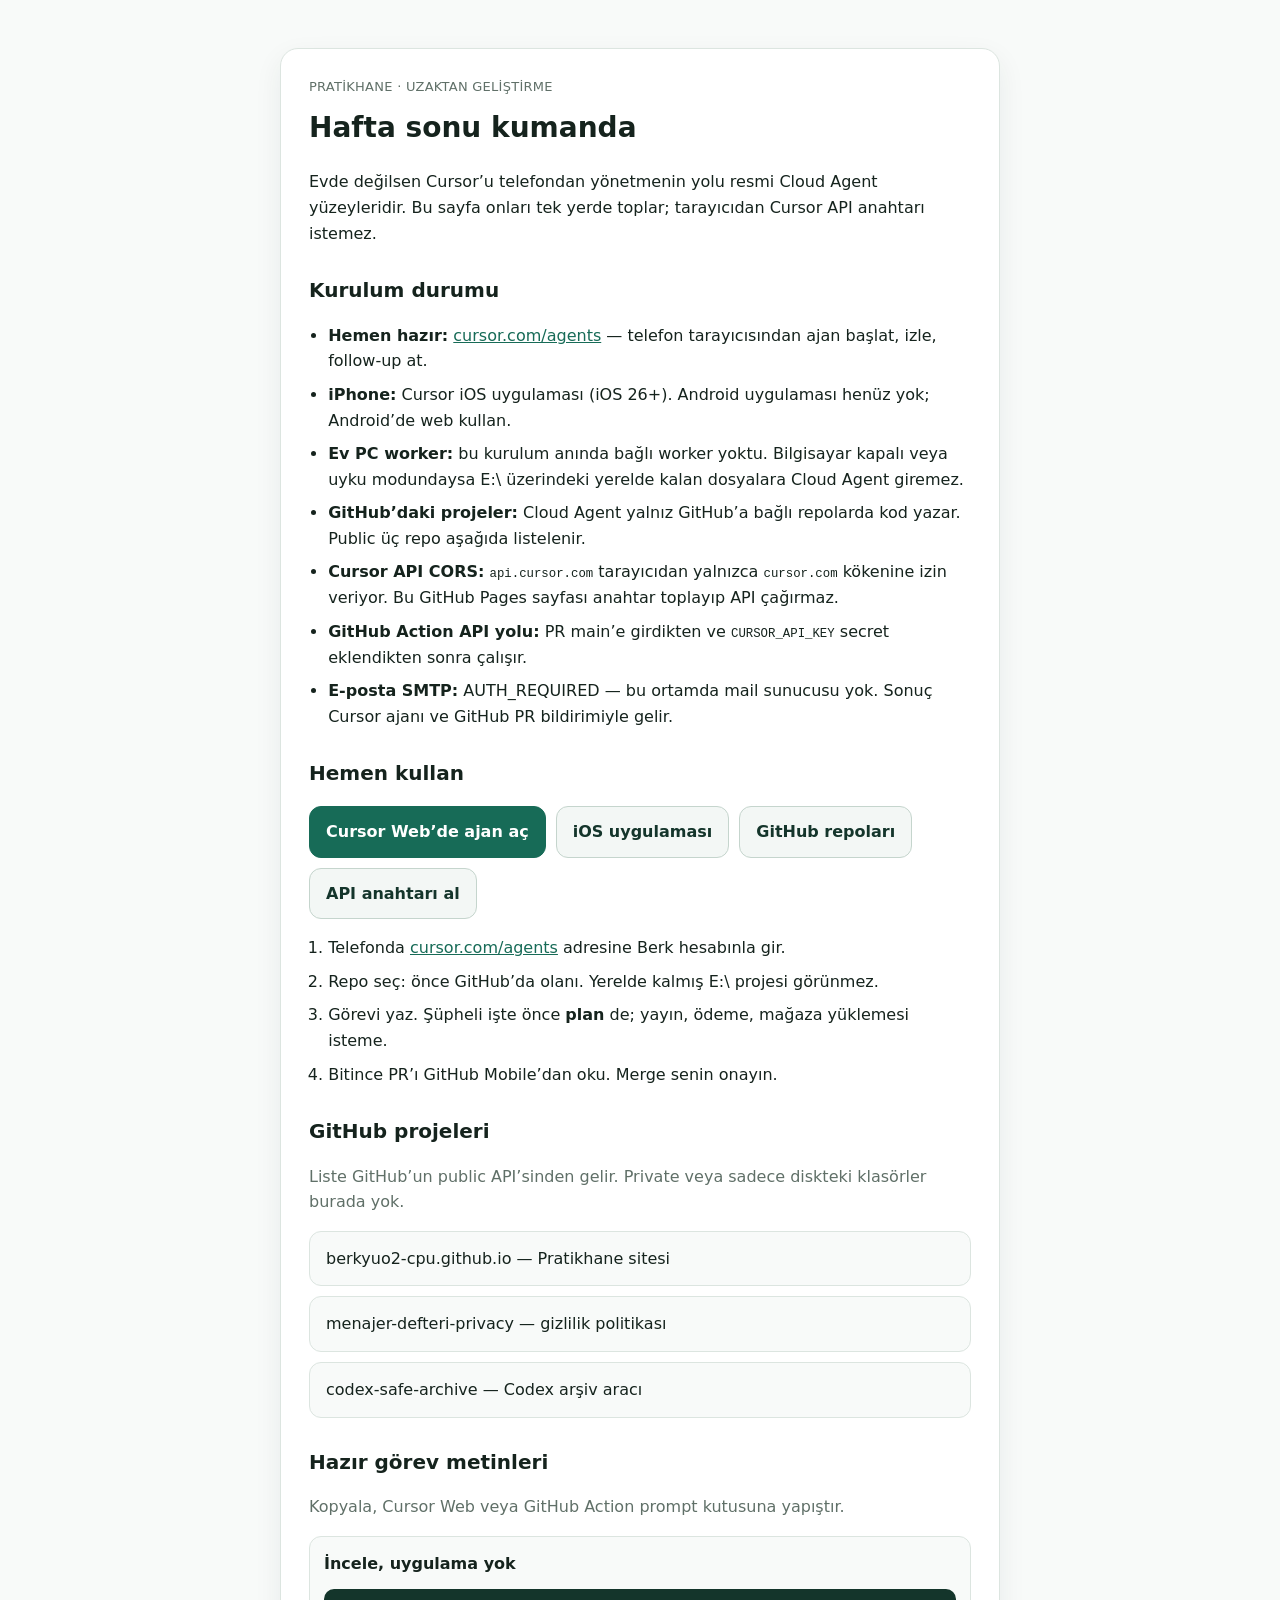
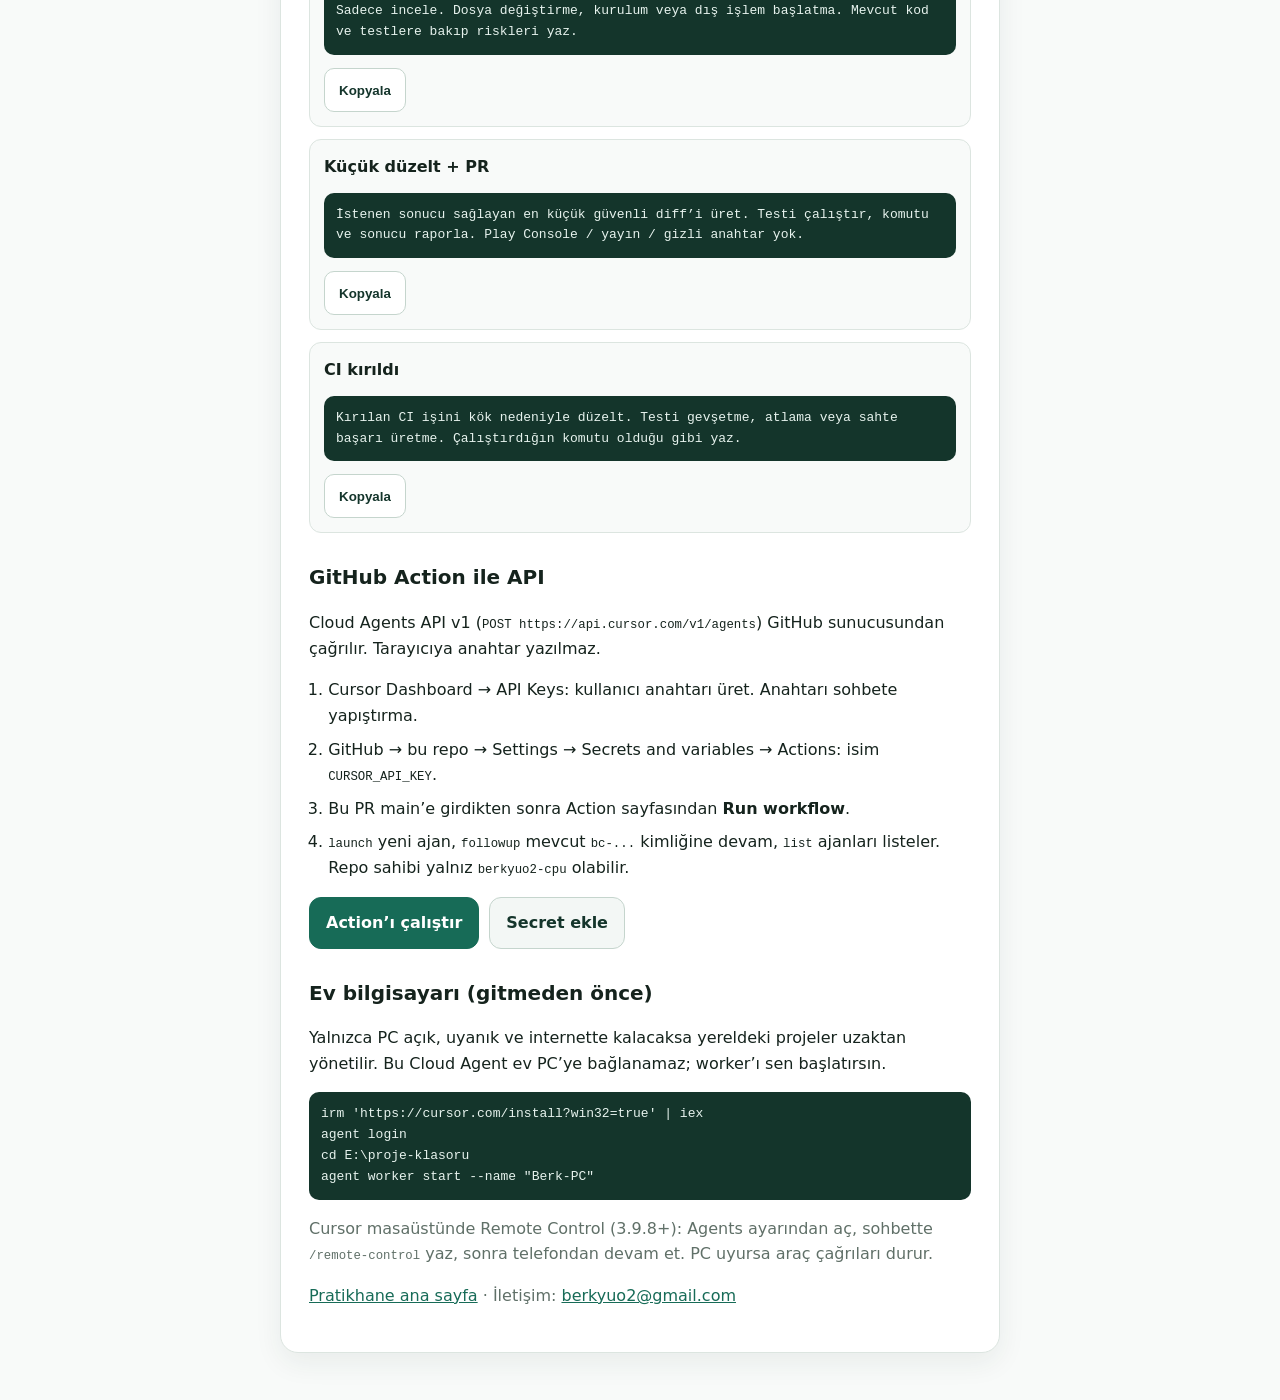
==== kumanda/index.html @ 564c65cb "feat: add weekend remote Cursor console and API launcher Phone-friendly kumanda page plus a GitHub A" ====
<!doctype html>
<html lang="tr">
<head>
  <meta charset="utf-8">
  <meta name="viewport" content="width=device-width,initial-scale=1">
  <title>Hafta sonu kumanda — Cursor</title>
  <meta name="description" content="Telefondan Cursor Cloud Agent ve GitHub projelerini yönetmek için Berk'in kumanda paneli.">
  <meta name="robots" content="noindex,nofollow">
  <link rel="stylesheet" href="./styles.css">
</head>
<body>
  <main>
    <p class="eyebrow">Pratikhane · uzaktan geliştirme</p>
    <h1>Hafta sonu kumanda</h1>
    <p>Evde değilsen Cursor’u telefondan yönetmenin yolu resmi Cloud Agent yüzeyleridir. Bu sayfa onları tek yerde toplar; tarayıcıdan Cursor API anahtarı istemez.</p>

    <section aria-labelledby="durum-baslik">
      <h2 id="durum-baslik">Kurulum durumu</h2>
      <ul class="status">
        <li><strong>Hemen hazır:</strong> <a href="https://cursor.com/agents">cursor.com/agents</a> — telefon tarayıcısından ajan başlat, izle, follow-up at.</li>
        <li><strong>iPhone:</strong> Cursor iOS uygulaması (iOS 26+). Android uygulaması henüz yok; Android’de web kullan.</li>
        <li><strong>Ev PC worker:</strong> bu kurulum anında bağlı worker yoktu. Bilgisayar kapalı veya uyku modundaysa E:\ üzerindeki yerelde kalan dosyalara Cloud Agent giremez.</li>
        <li><strong>GitHub’daki projeler:</strong> Cloud Agent yalnız GitHub’a bağlı repolarda kod yazar. Public üç repo aşağıda listelenir.</li>
        <li><strong>Cursor API CORS:</strong> <code>api.cursor.com</code> tarayıcıdan yalnızca <code>cursor.com</code> kökenine izin veriyor. Bu GitHub Pages sayfası anahtar toplayıp API çağırmaz.</li>
        <li><strong>GitHub Action API yolu:</strong> PR main’e girdikten ve <code>CURSOR_API_KEY</code> secret eklendikten sonra çalışır.</li>
        <li><strong>E-posta SMTP:</strong> AUTH_REQUIRED — bu ortamda mail sunucusu yok. Sonuç Cursor ajanı ve GitHub PR bildirimiyle gelir.</li>
      </ul>
    </section>

    <section aria-labelledby="hemen-baslik">
      <h2 id="hemen-baslik">Hemen kullan</h2>
      <div class="actions">
        <a class="btn primary" href="https://cursor.com/agents">Cursor Web’de ajan aç</a>
        <a class="btn" href="https://apps.apple.com/app/cursor/id6767085653">iOS uygulaması</a>
        <a class="btn" href="https://github.com/berkyuo2-cpu?tab=repositories">GitHub repoları</a>
        <a class="btn" href="https://cursor.com/dashboard/api">API anahtarı al</a>
      </div>
      <ol class="steps">
        <li>Telefonda <a href="https://cursor.com/agents">cursor.com/agents</a> adresine Berk hesabınla gir.</li>
        <li>Repo seç: önce GitHub’da olanı. Yerelde kalmış E:\ projesi görünmez.</li>
        <li>Görevi yaz. Şüpheli işte önce <strong>plan</strong> de; yayın, ödeme, mağaza yüklemesi isteme.</li>
        <li>Bitince PR’ı GitHub Mobile’dan oku. Merge senin onayın.</li>
      </ol>
    </section>

    <section aria-labelledby="projeler-baslik">
      <h2 id="projeler-baslik">GitHub projeleri</h2>
      <p class="muted">Liste GitHub’un public API’sinden gelir. Private veya sadece diskteki klasörler burada yok.</p>
      <div id="repo-list" class="cards">
        <a class="card" href="https://github.com/berkyuo2-cpu/berkyuo2-cpu.github.io">berkyuo2-cpu.github.io — Pratikhane sitesi</a>
        <a class="card" href="https://github.com/berkyuo2-cpu/menajer-defteri-privacy">menajer-defteri-privacy — gizlilik politikası</a>
        <a class="card" href="https://github.com/berkyuo2-cpu/codex-safe-archive">codex-safe-archive — Codex arşiv aracı</a>
      </div>
    </section>

    <section aria-labelledby="sablon-baslik">
      <h2 id="sablon-baslik">Hazır görev metinleri</h2>
      <p class="muted">Kopyala, Cursor Web veya GitHub Action prompt kutusuna yapıştır.</p>
      <div class="templates">
        <article>
          <h3>İncele, uygulama yok</h3>
          <pre id="tpl-audit">Sadece incele. Dosya değiştirme, kurulum veya dış işlem başlatma. Mevcut kod ve testlere bakıp riskleri yaz.</pre>
          <button type="button" data-copy="tpl-audit">Kopyala</button>
        </article>
        <article>
          <h3>Küçük düzelt + PR</h3>
          <pre id="tpl-fix">İstenen sonucu sağlayan en küçük güvenli diff’i üret. Testi çalıştır, komutu ve sonucu raporla. Play Console / yayın / gizli anahtar yok.</pre>
          <button type="button" data-copy="tpl-fix">Kopyala</button>
        </article>
        <article>
          <h3>CI kırıldı</h3>
          <pre id="tpl-ci">Kırılan CI işini kök nedeniyle düzelt. Testi gevşetme, atlama veya sahte başarı üretme. Çalıştırdığın komutu olduğu gibi yaz.</pre>
          <button type="button" data-copy="tpl-ci">Kopyala</button>
        </article>
      </div>
    </section>

    <section aria-labelledby="action-baslik">
      <h2 id="action-baslik">GitHub Action ile API</h2>
      <p>Cloud Agents API v1 (<code>POST https://api.cursor.com/v1/agents</code>) GitHub sunucusundan çağrılır. Tarayıcıya anahtar yazılmaz.</p>
      <ol class="steps">
        <li>Cursor Dashboard → API Keys: kullanıcı anahtarı üret. Anahtarı sohbete yapıştırma.</li>
        <li>GitHub → bu repo → Settings → Secrets and variables → Actions: isim <code>CURSOR_API_KEY</code>.</li>
        <li>Bu PR main’e girdikten sonra Action sayfasından <strong>Run workflow</strong>.</li>
        <li><code>launch</code> yeni ajan, <code>followup</code> mevcut <code>bc-...</code> kimliğine devam, <code>list</code> ajanları listeler. Repo sahibi yalnız <code>berkyuo2-cpu</code> olabilir.</li>
      </ol>
      <div class="actions">
        <a class="btn primary" href="https://github.com/berkyuo2-cpu/berkyuo2-cpu.github.io/actions/workflows/remote-cursor.yml">Action’ı çalıştır</a>
        <a class="btn" href="https://github.com/berkyuo2-cpu/berkyuo2-cpu.github.io/settings/secrets/actions">Secret ekle</a>
      </div>
    </section>

    <section aria-labelledby="ev-baslik">
      <h2 id="ev-baslik">Ev bilgisayarı (gitmeden önce)</h2>
      <p>Yalnızca PC açık, uyanık ve internette kalacaksa yereldeki projeler uzaktan yönetilir. Bu Cloud Agent ev PC’ye bağlanamaz; worker’ı sen başlatırsın.</p>
      <pre>irm 'https://cursor.com/install?win32=true' | iex
agent login
cd E:\proje-klasoru
agent worker start --name "Berk-PC"</pre>
      <p class="muted">Cursor masaüstünde Remote Control (3.9.8+): Agents ayarından aç, sohbette <code>/remote-control</code> yaz, sonra telefondan devam et. PC uyursa araç çağrıları durur.</p>
    </section>

    <p class="muted"><a href="../">Pratikhane ana sayfa</a> · İletişim: <a href="mailto:berkyuo2@gmail.com">berkyuo2@gmail.com</a></p>
  </main>
  <script src="./app.js" defer></script>
</body>
</html>
---- kumanda/styles.css ----
body{font-family:system-ui,sans-serif;max-width:720px;margin:48px auto;padding:0 20px;color:#15231d;line-height:1.6;background:#f8faf9}
main{background:#fff;border:1px solid #dce5e0;border-radius:18px;padding:28px;box-shadow:0 10px 28px #183d2d12}
h1{margin-top:0;font-size:28px}
h2{font-size:20px;margin-top:28px}
h3{font-size:16px;margin:0 0 8px}
a{color:#176b57}
.muted,.eyebrow{color:#607068}
.eyebrow{margin:0 0 8px;font-size:13px;letter-spacing:.02em;text-transform:uppercase}
.status,.steps{padding-left:1.2em}
.status li,.steps li{margin:8px 0}
.actions{display:flex;flex-wrap:wrap;gap:10px;margin:16px 0}
.btn{display:inline-block;padding:12px 16px;border-radius:12px;border:1px solid #c5d5cd;text-decoration:none;color:#14352b;background:#f3f7f5;font-weight:600;min-height:44px;box-sizing:border-box}
.btn.primary{background:#176b57;color:#fff;border-color:#176b57}
.cards{display:grid;gap:10px}
.card{display:block;padding:14px 16px;border:1px solid #dce5e0;border-radius:12px;text-decoration:none;color:#15231d;background:#f8faf9}
.templates article{margin:12px 0;padding:14px;border:1px solid #dce5e0;border-radius:12px;background:#f8faf9}
pre{white-space:pre-wrap;word-break:break-word;background:#14352b;color:#e7f3ee;padding:12px;border-radius:10px;font-size:13px}
button{min-height:44px;padding:8px 14px;border-radius:10px;border:1px solid #c5d5cd;background:#fff;font-weight:600;color:#14352b}
.copied{color:#176b57}
code{font-size:.95em}
@media (max-width:640px){
  body{margin:16px auto}
  main{padding:20px;border-radius:14px}
  .btn{flex:1 1 100%;text-align:center}
}
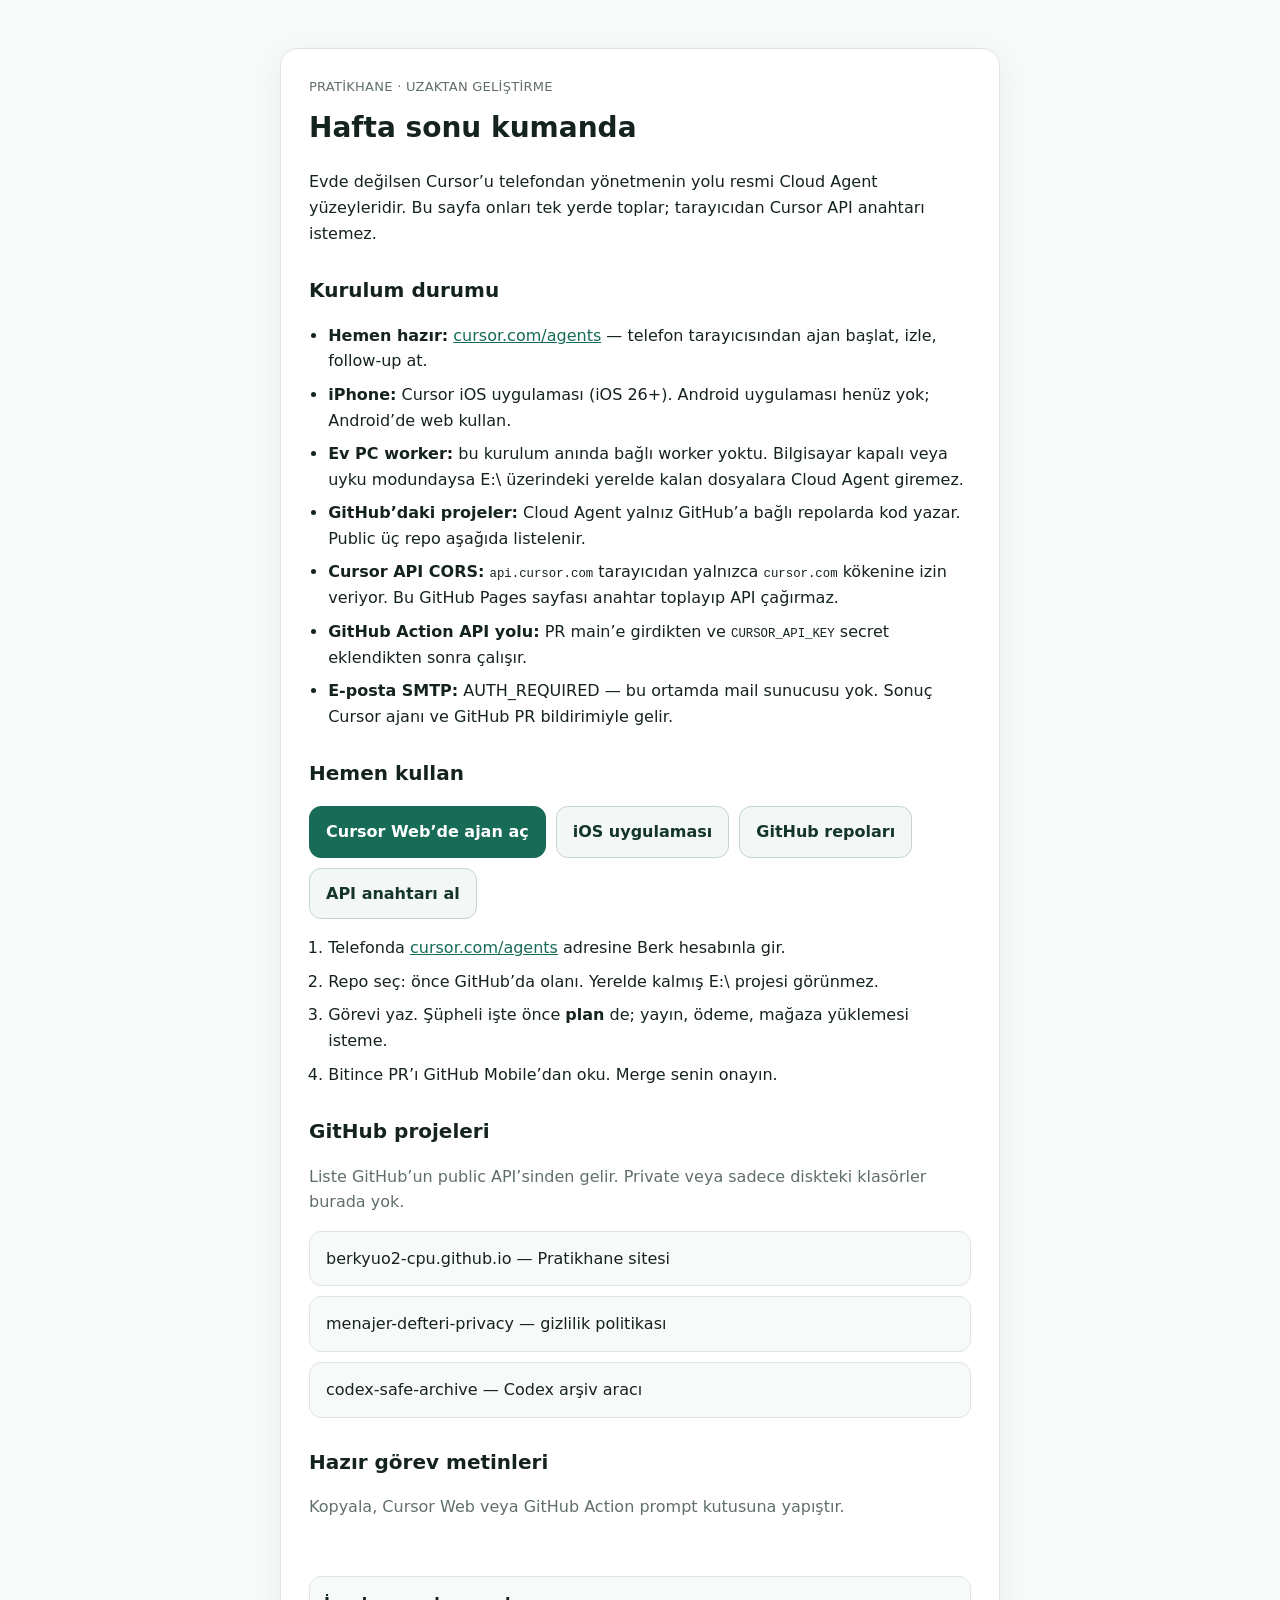
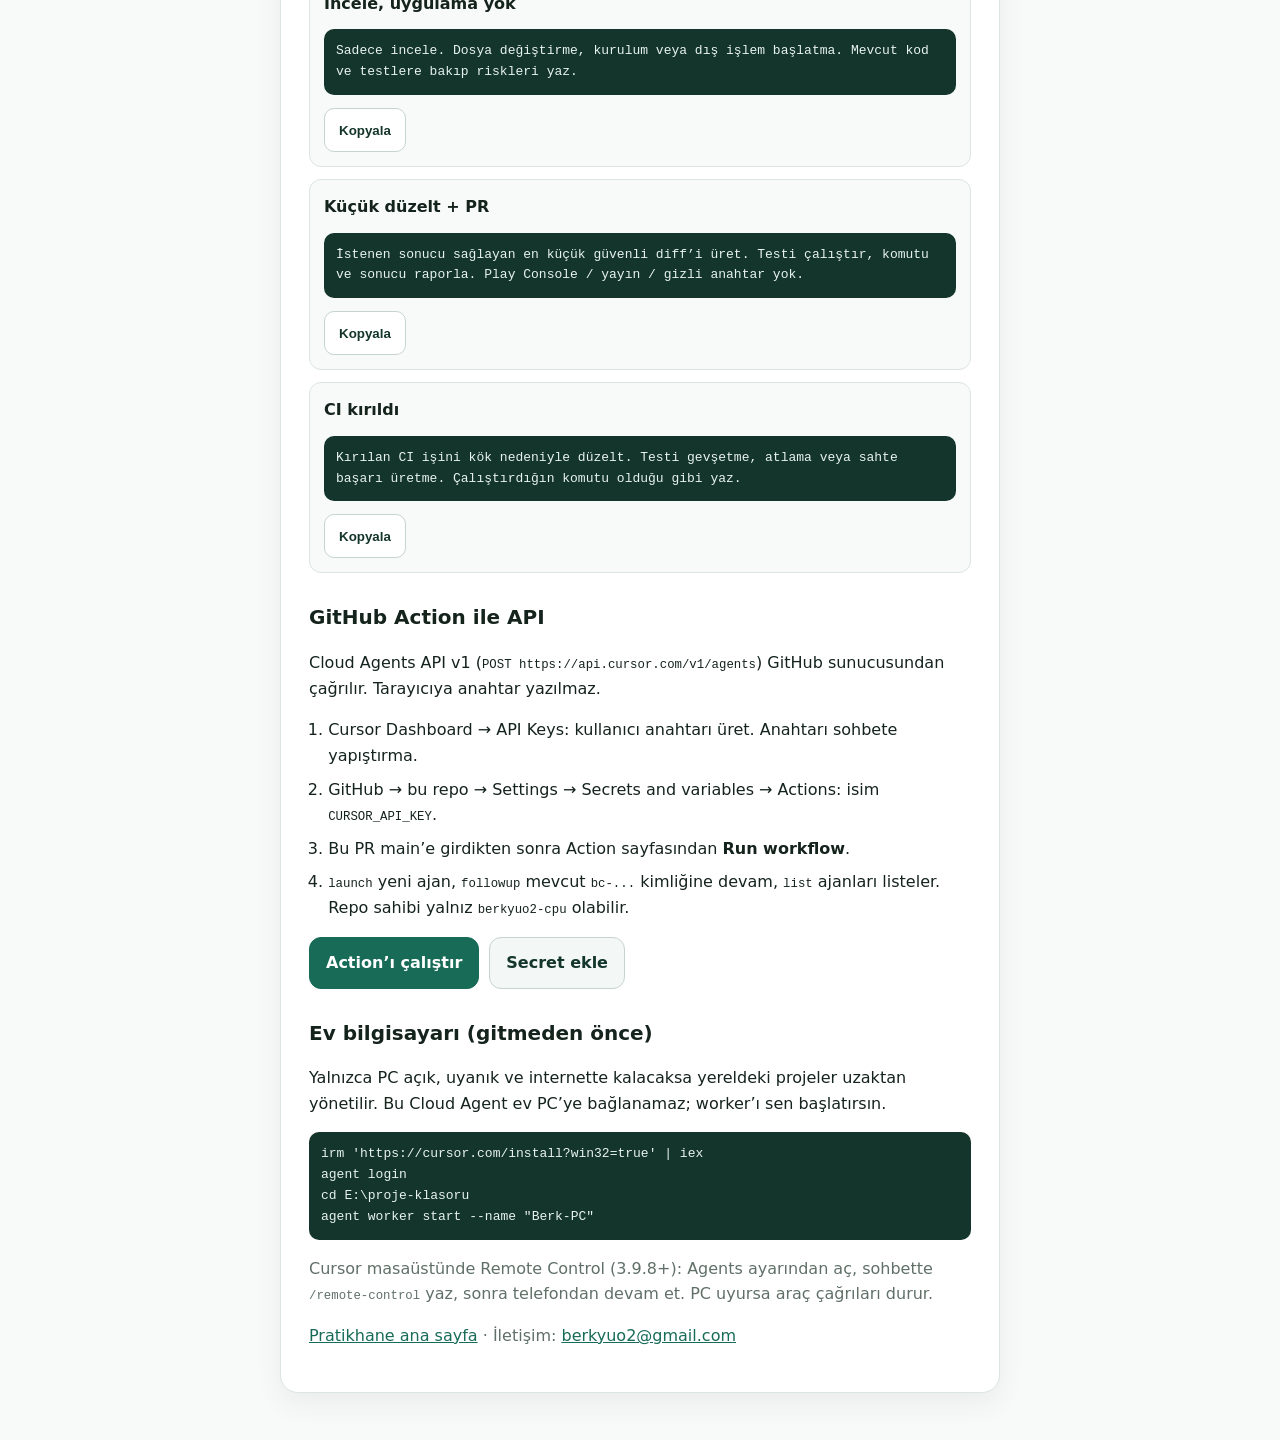
==== commit 1fb3976b: "fix: make kumanda template copy feedback visible Add a clipboard fallback and a persistent status li" ====
--- a/kumanda/index.html
+++ b/kumanda/index.html
@@ -56,6 +56,7 @@
     <section aria-labelledby="sablon-baslik">
       <h2 id="sablon-baslik">Hazır görev metinleri</h2>
       <p class="muted">Kopyala, Cursor Web veya GitHub Action prompt kutusuna yapıştır.</p>
+      <p id="copy-live" class="muted" aria-live="polite"></p>
       <div class="templates">
         <article>
           <h3>İncele, uygulama yok</h3>
--- a/kumanda/styles.css
+++ b/kumanda/styles.css
@@ -17,6 +17,7 @@
 pre{white-space:pre-wrap;word-break:break-word;background:#14352b;color:#e7f3ee;padding:12px;border-radius:10px;font-size:13px}
 button{min-height:44px;padding:8px 14px;border-radius:10px;border:1px solid #c5d5cd;background:#fff;font-weight:600;color:#14352b}
 .copied{color:#176b57}
+#copy-live{min-height:1.5em;font-weight:600}
 code{font-size:.95em}
 @media (max-width:640px){
   body{margin:16px auto}
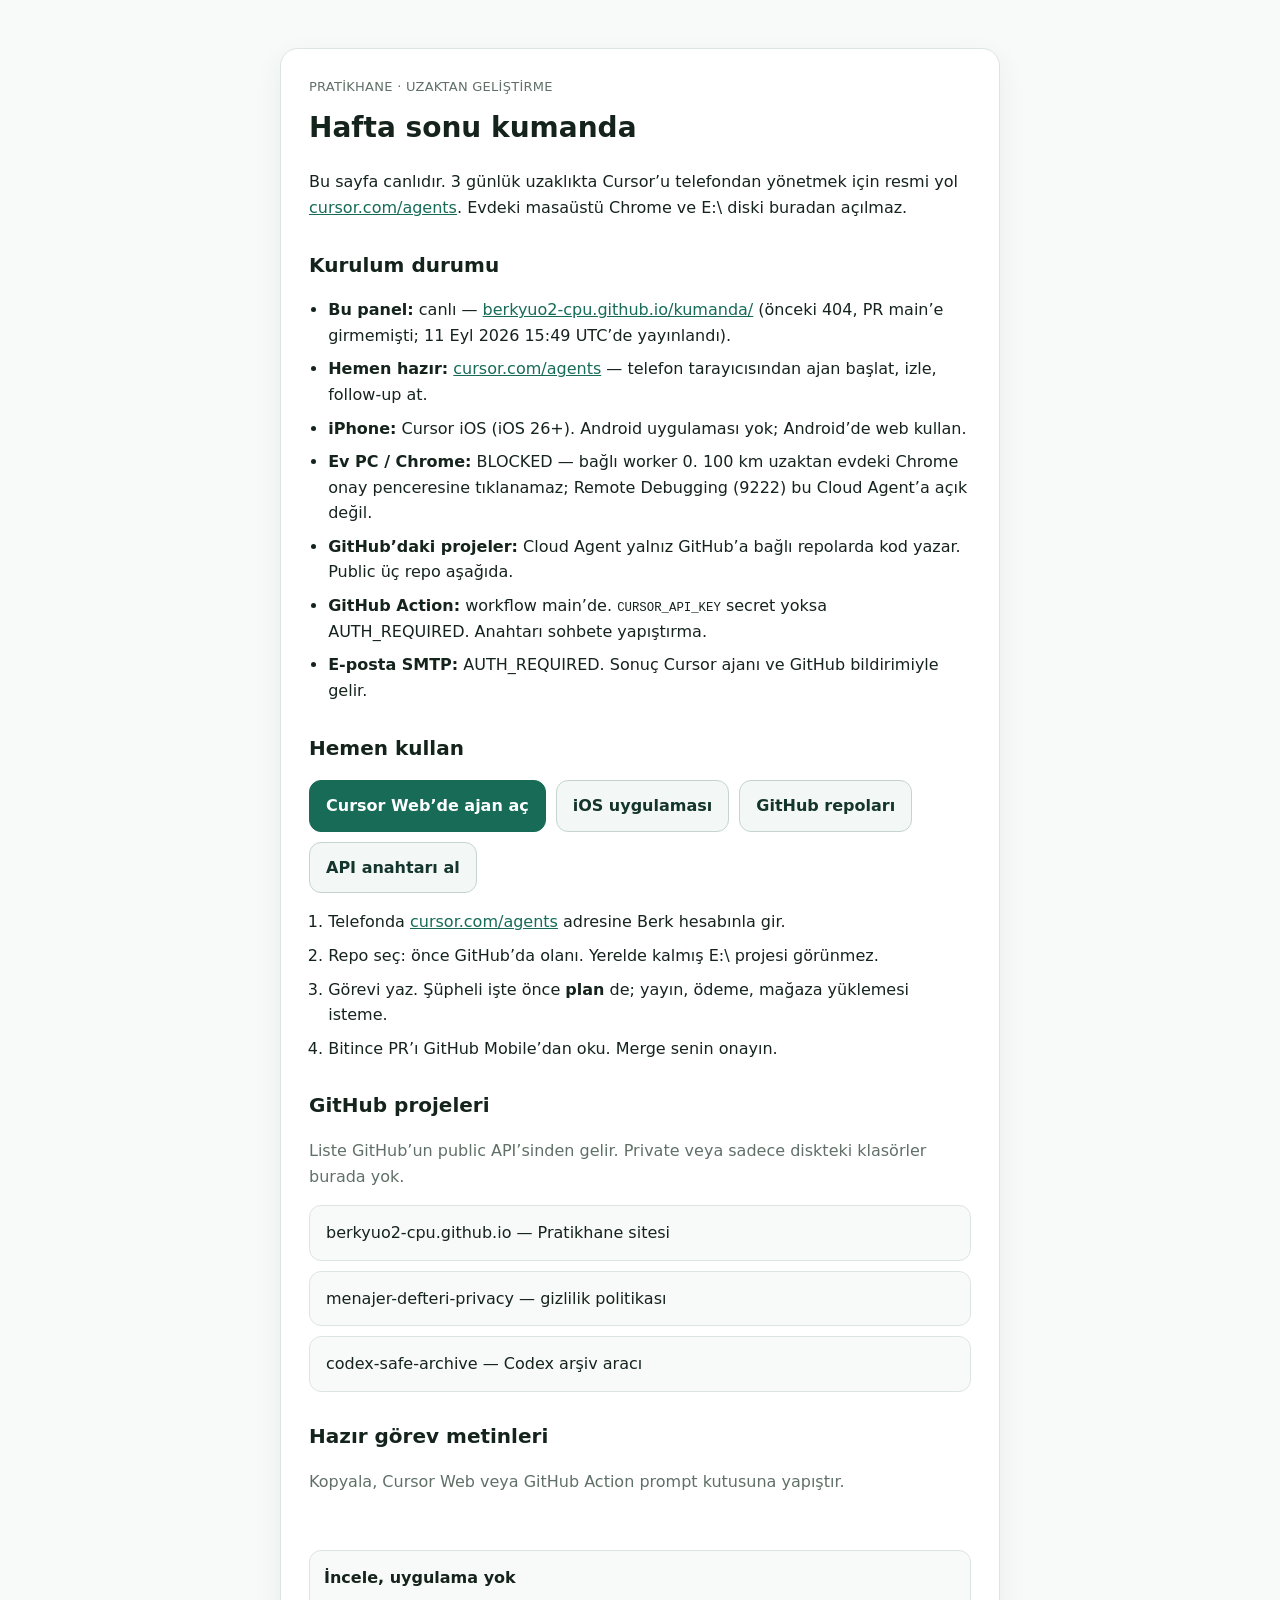
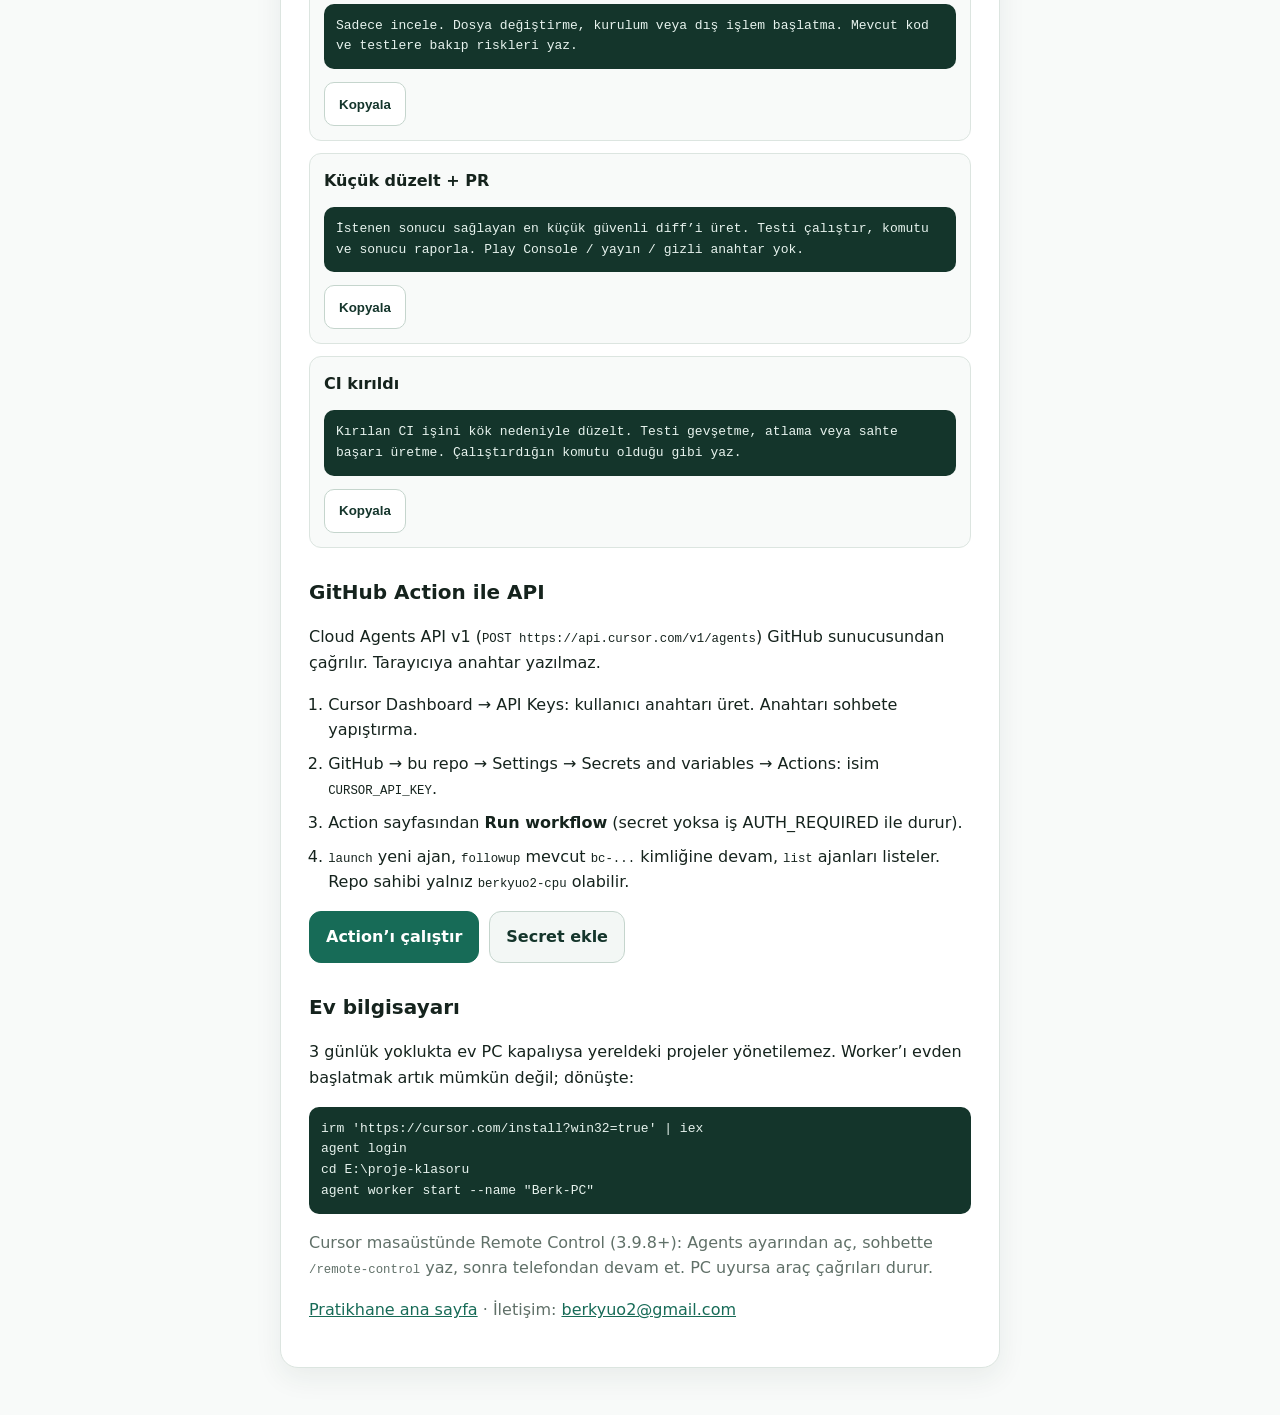
==== commit 2bc725a9: "docs: mark kumanda panel live and home PC as blocked The GitHub Pages 404 was from an unmerged PR. A" ====
--- a/kumanda/index.html
+++ b/kumanda/index.html
@@ -12,18 +12,18 @@
   <main>
     <p class="eyebrow">Pratikhane · uzaktan geliştirme</p>
     <h1>Hafta sonu kumanda</h1>
-    <p>Evde değilsen Cursor’u telefondan yönetmenin yolu resmi Cloud Agent yüzeyleridir. Bu sayfa onları tek yerde toplar; tarayıcıdan Cursor API anahtarı istemez.</p>
+    <p>Bu sayfa canlıdır. 3 günlük uzaklıkta Cursor’u telefondan yönetmek için resmi yol <a href="https://cursor.com/agents">cursor.com/agents</a>. Evdeki masaüstü Chrome ve E:\ diski buradan açılmaz.</p>
 
     <section aria-labelledby="durum-baslik">
       <h2 id="durum-baslik">Kurulum durumu</h2>
       <ul class="status">
+        <li><strong>Bu panel:</strong> canlı — <a href="https://berkyuo2-cpu.github.io/kumanda/">berkyuo2-cpu.github.io/kumanda/</a> (önceki 404, PR main’e girmemişti; 11 Eyl 2026 15:49 UTC’de yayınlandı).</li>
         <li><strong>Hemen hazır:</strong> <a href="https://cursor.com/agents">cursor.com/agents</a> — telefon tarayıcısından ajan başlat, izle, follow-up at.</li>
-        <li><strong>iPhone:</strong> Cursor iOS uygulaması (iOS 26+). Android uygulaması henüz yok; Android’de web kullan.</li>
-        <li><strong>Ev PC worker:</strong> bu kurulum anında bağlı worker yoktu. Bilgisayar kapalı veya uyku modundaysa E:\ üzerindeki yerelde kalan dosyalara Cloud Agent giremez.</li>
-        <li><strong>GitHub’daki projeler:</strong> Cloud Agent yalnız GitHub’a bağlı repolarda kod yazar. Public üç repo aşağıda listelenir.</li>
-        <li><strong>Cursor API CORS:</strong> <code>api.cursor.com</code> tarayıcıdan yalnızca <code>cursor.com</code> kökenine izin veriyor. Bu GitHub Pages sayfası anahtar toplayıp API çağırmaz.</li>
-        <li><strong>GitHub Action API yolu:</strong> PR main’e girdikten ve <code>CURSOR_API_KEY</code> secret eklendikten sonra çalışır.</li>
-        <li><strong>E-posta SMTP:</strong> AUTH_REQUIRED — bu ortamda mail sunucusu yok. Sonuç Cursor ajanı ve GitHub PR bildirimiyle gelir.</li>
+        <li><strong>iPhone:</strong> Cursor iOS (iOS 26+). Android uygulaması yok; Android’de web kullan.</li>
+        <li><strong>Ev PC / Chrome:</strong> BLOCKED — bağlı worker 0. 100 km uzaktan evdeki Chrome onay penceresine tıklanamaz; Remote Debugging (9222) bu Cloud Agent’a açık değil.</li>
+        <li><strong>GitHub’daki projeler:</strong> Cloud Agent yalnız GitHub’a bağlı repolarda kod yazar. Public üç repo aşağıda.</li>
+        <li><strong>GitHub Action:</strong> workflow main’de. <code>CURSOR_API_KEY</code> secret yoksa AUTH_REQUIRED. Anahtarı sohbete yapıştırma.</li>
+        <li><strong>E-posta SMTP:</strong> AUTH_REQUIRED. Sonuç Cursor ajanı ve GitHub bildirimiyle gelir.</li>
       </ul>
     </section>
 
@@ -82,7 +82,7 @@
       <ol class="steps">
         <li>Cursor Dashboard → API Keys: kullanıcı anahtarı üret. Anahtarı sohbete yapıştırma.</li>
         <li>GitHub → bu repo → Settings → Secrets and variables → Actions: isim <code>CURSOR_API_KEY</code>.</li>
-        <li>Bu PR main’e girdikten sonra Action sayfasından <strong>Run workflow</strong>.</li>
+        <li>Action sayfasından <strong>Run workflow</strong> (secret yoksa iş AUTH_REQUIRED ile durur).</li>
         <li><code>launch</code> yeni ajan, <code>followup</code> mevcut <code>bc-...</code> kimliğine devam, <code>list</code> ajanları listeler. Repo sahibi yalnız <code>berkyuo2-cpu</code> olabilir.</li>
       </ol>
       <div class="actions">
@@ -92,8 +92,8 @@
     </section>
 
     <section aria-labelledby="ev-baslik">
-      <h2 id="ev-baslik">Ev bilgisayarı (gitmeden önce)</h2>
-      <p>Yalnızca PC açık, uyanık ve internette kalacaksa yereldeki projeler uzaktan yönetilir. Bu Cloud Agent ev PC’ye bağlanamaz; worker’ı sen başlatırsın.</p>
+      <h2 id="ev-baslik">Ev bilgisayarı</h2>
+      <p>3 günlük yoklukta ev PC kapalıysa yereldeki projeler yönetilemez. Worker’ı evden başlatmak artık mümkün değil; dönüşte:</p>
       <pre>irm 'https://cursor.com/install?win32=true' | iex
 agent login
 cd E:\proje-klasoru
